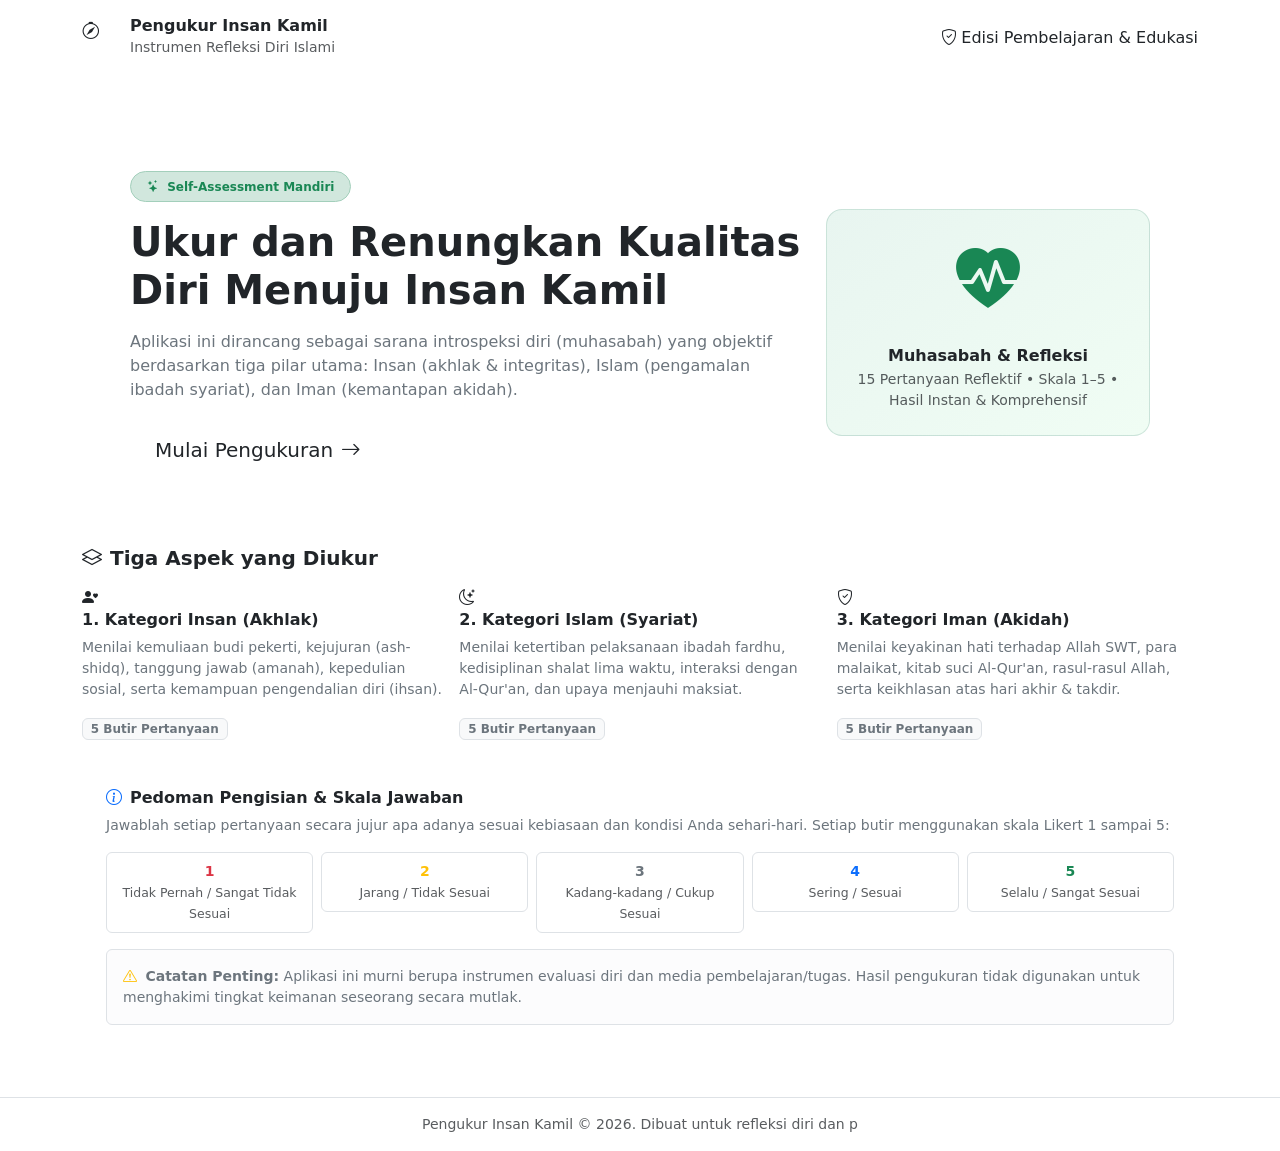
==== index.html @ c543af8e "Add files via upload Add index.html" ====
<!DOCTYPE html>
<html lang="id">
<head>
  <meta charset="UTF-8" />
  <meta name="viewport" content="width=device-width, initial-scale=1.0" />
  <title>Pengukur Insan Kamil - Evaluasi Diri Insan, Islam, & Iman</title>
  <meta name="description" content="Aplikasi evaluasi diri berbasis web untuk mengukur aspek Insan, Islam, dan Iman secara reflektif." />
  <meta property="og:title" content="Pengukur Insan Kamil - Evaluasi Diri Insan, Islam, & Iman" />
  <meta property="og:description" content="Aplikasi evaluasi diri berbasis web untuk mengukur aspek Insan, Islam, dan Iman secara reflektif." />
  <meta property="og:type" content="website" />

  <!-- Bootstrap 5 CSS via CDN -->
  <link href="https://cdn.jsdelivr.net/npm/bootstrap@5.3.3/dist/css/bootstrap.min.css" rel="stylesheet" />
  
  <!-- Bootstrap Icons via CDN -->
  <link rel="stylesheet" href="https://cdn.jsdelivr.net/npm/bootstrap-icons@1.11.3/font/bootstrap-icons.min.css" />
  
  <!-- Custom CSS -->
  <link rel="stylesheet" href="./css/style.css" />
</head>
<body>

  <!-- Navigation Bar -->
  <header class="app-navbar py-3 sticky-top">
    <div class="container d-flex align-items-center justify-content-between">
      <div class="d-flex align-items-center gap-2">
        <div class="feature-icon islam m-0" style="width: 40px; height: 40px; border-radius: 10px; font-size: 1.1rem;">
          <i class="bi bi-compass"></i>
        </div>
        <div>
          <h1 class="h6 mb-0 fw-bold text-dark">Pengukur Insan Kamil</h1>
          <span class="text-muted small">Instrumen Refleksi Diri Islami</span>
        </div>
      </div>
      <span class="brand-badge d-none d-sm-inline-flex align-items-center gap-1">
        <i class="bi bi-shield-check"></i> Edisi Pembelajaran & Edukasi
      </span>
    </div>
  </header>

  <!-- Main Container -->
  <main class="container my-4 my-md-5 flex-grow-1">

    <!-- ==========================================================
         HALAMAN 1: BERANDA (HOME VIEW)
         ========================================================== -->
    <section id="view-home">
      <!-- Hero Card -->
      <div class="app-card p-4 p-md-5 mb-4">
        <div class="row align-items-center g-4">
          <div class="col-lg-8">
            <span class="badge bg-success-subtle text-success border border-success-subtle px-3 py-2 rounded-pill fw-semibold mb-3">
              <i class="bi bi-stars me-1"></i> Self-Assessment Mandiri
            </span>
            <h2 class="display-6 fw-bold text-dark mb-3">
              Ukur dan Renungkan Kualitas Diri Menuju <span style="color: var(--primary-emerald);">Insan Kamil</span>
            </h2>
            <p class="text-secondary lead fs-6 mb-4">
              Aplikasi ini dirancang sebagai sarana introspeksi diri (muhasabah) yang objektif berdasarkan tiga pilar utama: <strong>Insan</strong> (akhlak & integritas), <strong>Islam</strong> (pengamalan ibadah syariat), dan <strong>Iman</strong> (kemantapan akidah).
            </p>
            <div class="d-flex flex-wrap gap-3">
              <button id="btn-start-quiz" class="btn btn-emerald btn-lg px-4 d-inline-flex align-items-center gap-2">
                <span>Mulai Pengukuran</span>
                <i class="bi bi-arrow-right"></i>
              </button>
            </div>
          </div>
          <div class="col-lg-4 d-none d-lg-block text-center">
            <div class="p-4 rounded-4" style="background: linear-gradient(145deg, #e8f5f0, #f0fdf4); border: 1px solid rgba(13, 104, 77, 0.15);">
              <i class="bi bi-heart-pulse-fill text-success" style="font-size: 4rem;"></i>
              <h3 class="h6 fw-bold mt-3 mb-1 text-dark">Muhasabah & Refleksi</h3>
              <p class="text-muted small mb-0">15 Pertanyaan Reflektif • Skala 1–5 • Hasil Instan & Komprehensif</p>
            </div>
          </div>
        </div>
      </div>

      <!-- 3 Pillars Overview Grid -->
      <h3 class="h5 fw-bold text-dark mb-3 d-flex align-items-center gap-2">
        <i class="bi bi-layers text-emerald"></i> Tiga Aspek yang Diukur
      </h3>
      <div class="row g-3 mb-4">
        <!-- Insan Card -->
        <div class="col-md-4">
          <div class="feature-box">
            <div class="feature-icon insan">
              <i class="bi bi-person-heart"></i>
            </div>
            <h4 class="h6 fw-bold text-dark mb-2">1. Kategori Insan (Akhlak)</h4>
            <p class="text-secondary small mb-3">
              Menilai kemuliaan budi pekerti, kejujuran (ash-shidq), tanggung jawab (amanah), kepedulian sosial, serta kemampuan pengendalian diri (ihsan).
            </p>
            <span class="badge bg-light text-secondary border">5 Butir Pertanyaan</span>
          </div>
        </div>

        <!-- Islam Card -->
        <div class="col-md-4">
          <div class="feature-box">
            <div class="feature-icon islam">
              <i class="bi bi-moon-stars"></i>
            </div>
            <h4 class="h6 fw-bold text-dark mb-2">2. Kategori Islam (Syariat)</h4>
            <p class="text-secondary small mb-3">
              Menilai ketertiban pelaksanaan ibadah fardhu, kedisiplinan shalat lima waktu, interaksi dengan Al-Qur'an, dan upaya menjauhi maksiat.
            </p>
            <span class="badge bg-light text-secondary border">5 Butir Pertanyaan</span>
          </div>
        </div>

        <!-- Iman Card -->
        <div class="col-md-4">
          <div class="feature-box">
            <div class="feature-icon iman">
              <i class="bi bi-shield-check"></i>
            </div>
            <h4 class="h6 fw-bold text-dark mb-2">3. Kategori Iman (Akidah)</h4>
            <p class="text-secondary small mb-3">
              Menilai keyakinan hati terhadap Allah SWT, para malaikat, kitab suci Al-Qur'an, rasul-rasul Allah, serta keikhlasan atas hari akhir & takdir.
            </p>
            <span class="badge bg-light text-secondary border">5 Butir Pertanyaan</span>
          </div>
        </div>
      </div>

      <!-- Information & Guidelines Box -->
      <div class="app-card p-4">
        <h4 class="h6 fw-bold text-dark mb-2 d-flex align-items-center gap-2">
          <i class="bi bi-info-circle text-primary"></i> Pedoman Pengisian & Skala Jawaban
        </h4>
        <p class="text-secondary small mb-3">
          Jawablah setiap pertanyaan secara jujur apa adanya sesuai kebiasaan dan kondisi Anda sehari-hari. Setiap butir menggunakan skala Likert 1 sampai 5:
        </p>
        <div class="row row-cols-2 row-cols-sm-3 row-cols-md-5 g-2 text-center small mb-3">
          <div class="col">
            <div class="p-2 border rounded bg-white">
              <span class="fw-bold text-danger d-block">1</span>
              <span class="text-muted" style="font-size: 0.78rem;">Tidak Pernah / Sangat Tidak Sesuai</span>
            </div>
          </div>
          <div class="col">
            <div class="p-2 border rounded bg-white">
              <span class="fw-bold text-warning d-block">2</span>
              <span class="text-muted" style="font-size: 0.78rem;">Jarang / Tidak Sesuai</span>
            </div>
          </div>
          <div class="col">
            <div class="p-2 border rounded bg-white">
              <span class="fw-bold text-secondary d-block">3</span>
              <span class="text-muted" style="font-size: 0.78rem;">Kadang-kadang / Cukup Sesuai</span>
            </div>
          </div>
          <div class="col">
            <div class="p-2 border rounded bg-white">
              <span class="fw-bold text-primary d-block">4</span>
              <span class="text-muted" style="font-size: 0.78rem;">Sering / Sesuai</span>
            </div>
          </div>
          <div class="col">
            <div class="p-2 border rounded bg-white">
              <span class="fw-bold text-success d-block">5</span>
              <span class="text-muted" style="font-size: 0.78rem;">Selalu / Sangat Sesuai</span>
            </div>
          </div>
        </div>
        <div class="alert alert-light border mb-0 small text-secondary">
          <i class="bi bi-exclamation-triangle me-1 text-warning"></i>
          <strong>Catatan Penting:</strong> Aplikasi ini murni berupa instrumen evaluasi diri dan media pembelajaran/tugas. Hasil pengukuran tidak digunakan untuk menghakimi tingkat keimanan seseorang secara mutlak.
        </div>
      </div>
    </section>

    <!-- ==========================================================
         HALAMAN 2: PERTANYAAN (QUIZ VIEW)
         ========================================================== -->
    <section id="view-quiz" class="d-none">
      <div class="row justify-content-center">
        <div class="col-lg-8">
          
          <!-- Top Progress Tracker -->
          <div class="d-flex justify-content-between align-items-center mb-2">
            <span id="quiz-progress-text" class="fw-semibold text-secondary small">
              Pertanyaan 1 dari 15
            </span>
            <span id="quiz-category-badge" class="category-pill insan">
              <i class="bi bi-person-heart"></i> Kategori Insan
            </span>
          </div>

          <div class="progress-container mb-4">
            <div id="quiz-progress-fill" class="progress-bar-fill" style="width: 7%;"></div>
          </div>

          <!-- Question Card -->
          <div class="app-card p-4 p-md-5 mb-3">
            <span id="quiz-aspect-label" class="badge bg-light text-muted border mb-3">
              Aspek: Akhlak
            </span>
            
            <h3 id="quiz-question-text" class="question-text mb-4">
              Memuat pertanyaan...
            </h3>

            <!-- Alert validasi jika belum dijawab -->
            <div id="validation-alert" class="alert alert-danger d-none py-2 px-3 small mb-3" role="alert">
              <i class="bi bi-exclamation-circle me-1"></i> Mohon pilih salah satu jawaban terlebih dahulu.
            </div>

            <!-- Likert Options 1-5 Container -->
            <div id="quiz-options-container" class="likert-options mb-4">
              <!-- Dirender otomatis oleh JavaScript -->
            </div>

            <!-- Navigation Buttons -->
            <div class="d-flex justify-content-between align-items-center pt-3 border-top">
              <button id="btn-prev" type="button" class="btn btn-outline-secondary d-inline-flex align-items-center gap-1">
                <i class="bi bi-arrow-left"></i>
                <span>Sebelumnya</span>
              </button>

              <button id="btn-next" type="button" class="btn btn-emerald px-4 d-inline-flex align-items-center gap-1">
                <span>Selanjutnya</span>
                <i class="bi bi-arrow-right"></i>
              </button>
            </div>
          </div>

          <!-- Question Jump Navigator Grid -->
          <div class="app-card p-3 text-center">
            <span class="small text-muted d-block mb-2">Navigasi Nomor Soal:</span>
            <div id="question-nav-chips" class="question-nav-grid">
              <!-- Dirender otomatis oleh JavaScript -->
            </div>
          </div>

        </div>
      </div>
    </section>

    <!-- ==========================================================
         HALAMAN 3: HASIL PENGUKURAN (RESULT VIEW)
         ========================================================== -->
    <section id="view-result" class="d-none">
      <div class="row justify-content-center">
        <div class="col-lg-9">

          <!-- Header / Hero Score Card -->
          <div class="score-hero-card mb-4">
            <span class="text-uppercase tracking-wider small fw-semibold text-white-50">
              Hasil Evaluasi Mandiri
            </span>
            <h2 class="h3 fw-bold mt-1 mb-2">Pengukur Insan Kamil</h2>
            
            <div class="my-3">
              <div class="score-number" id="res-total-score">0</div>
              <div class="text-white-50 small">dari total maksimal 75 poin</div>
              <div class="fs-4 fw-bold mt-2" id="res-percentage">0%</div>
            </div>

            <div>
              <div id="res-level-badge" class="level-badge">
                Memuat kategori...
              </div>
            </div>
          </div>

          <!-- 3 Categories Breakdown Cards -->
          <div class="row g-3 mb-4">
            <!-- Insan Card -->
            <div class="col-md-4">
              <div class="cat-result-card">
                <div class="cat-result-header">
                  <span class="category-pill insan small py-1 px-2">
                    <i class="bi bi-person-heart"></i> Insan
                  </span>
                  <span class="cat-score-pill text-dark" id="res-score-insan">0/25</span>
                </div>
                <div class="text-muted small mb-2">Dimensi Akhlak & Integritas</div>
                <div class="progress" style="height: 8px;">
                  <div id="chart-fill-insan-mini" class="progress-bar bg-info" style="width: 0%;"></div>
                </div>
              </div>
            </div>

            <!-- Islam Card -->
            <div class="col-md-4">
              <div class="cat-result-card">
                <div class="cat-result-header">
                  <span class="category-pill islam small py-1 px-2">
                    <i class="bi bi-moon-stars"></i> Islam
                  </span>
                  <span class="cat-score-pill text-dark" id="res-score-islam">0/25</span>
                </div>
                <div class="text-muted small mb-2">Dimensi Syariat & Ibadah</div>
                <div class="progress" style="height: 8px;">
                  <div id="chart-fill-islam-mini" class="progress-bar bg-success" style="width: 0%;"></div>
                </div>
              </div>
            </div>

            <!-- Iman Card -->
            <div class="col-md-4">
              <div class="cat-result-card">
                <div class="cat-result-header">
                  <span class="category-pill iman small py-1 px-2">
                    <i class="bi bi-shield-check"></i> Iman
                  </span>
                  <span class="cat-score-pill text-dark" id="res-score-iman">0/25</span>
                </div>
                <div class="text-muted small mb-2">Dimensi Akidah & Keyakinan</div>
                <div class="progress" style="height: 8px;">
                  <div id="chart-fill-iman-mini" class="progress-bar bg-warning" style="width: 0%;"></div>
                </div>
              </div>
            </div>
          </div>

          <!-- Visual Bar Chart: Perbandingan Tiga Kategori -->
          <div class="app-card p-4 mb-4">
            <h3 class="h6 fw-bold text-dark mb-3 d-flex align-items-center gap-2">
              <i class="bi bi-bar-chart-line text-emerald"></i> Diagram Perbandingan Tiga Aspek
            </h3>
            
            <div class="chart-container">
              <!-- Insan Bar -->
              <div class="chart-bar-group">
                <div class="chart-label-row">
                  <span class="text-dark"><i class="bi bi-person-heart text-info me-1"></i> Kategori Insan</span>
                  <span id="chart-val-insan" class="text-muted font-monospace">0/25 (0%)</span>
                </div>
                <div class="chart-track">
                  <div id="chart-fill-insan" class="chart-fill insan" style="width: 0%;"></div>
                </div>
              </div>

              <!-- Islam Bar -->
              <div class="chart-bar-group">
                <div class="chart-label-row">
                  <span class="text-dark"><i class="bi bi-moon-stars text-success me-1"></i> Kategori Islam</span>
                  <span id="chart-val-islam" class="text-muted font-monospace">0/25 (0%)</span>
                </div>
                <div class="chart-track">
                  <div id="chart-fill-islam" class="chart-fill islam" style="width: 0%;"></div>
                </div>
              </div>

              <!-- Iman Bar -->
              <div class="chart-bar-group">
                <div class="chart-label-row">
                  <span class="text-dark"><i class="bi bi-shield-check text-warning me-1"></i> Kategori Iman</span>
                  <span id="chart-val-iman" class="text-muted font-monospace">0/25 (0%)</span>
                </div>
                <div class="chart-track">
                  <div id="chart-fill-iman" class="chart-fill iman" style="width: 0%;"></div>
                </div>
              </div>
            </div>

            <div class="small text-muted mt-2 text-center">
              Skala per kategori berkisar antara 5 (minimum) sampai 25 (maksimum).
            </div>
          </div>

          <!-- Interpretasi & Rekomendasi Refleksi -->
          <div class="app-card p-4 mb-4">
            <h3 class="h6 fw-bold text-dark mb-2 d-flex align-items-center gap-2">
              <i class="bi bi-lightbulb text-warning"></i> Interpretasi & Rekomendasi Refleksi
            </h3>
            <p id="res-description" class="text-secondary small mb-3">
              Memuat deskripsi hasil...
            </p>
            <div class="p-3 bg-light rounded-3 border">
              <strong class="d-block small text-dark mb-1">
                <i class="bi bi-compass text-emerald me-1"></i> Langkah Muhasabah yang Dianjurkan:
              </strong>
              <p id="res-tips" class="text-muted small mb-0">
                Memuat tips...
              </p>
            </div>
          </div>

          <!-- Review Seluruh Jawaban (Accordion) -->
          <div class="app-card p-4 mb-4">
            <div class="accordion accordion-flush" id="reviewAccordion">
              <div class="accordion-item">
                <h2 class="accordion-header" id="flush-headingReview">
                  <button class="accordion-button collapsed px-0 fw-semibold text-dark" type="button" data-bs-toggle="collapse" data-bs-target="#flush-collapseReview" aria-expanded="false" aria-controls="flush-collapseReview">
                    <i class="bi bi-list-check text-emerald me-2"></i> Lihat Rincian Jawaban 15 Pertanyaan
                  </button>
                </h2>
                <div id="flush-collapseReview" class="accordion-collapse collapse" aria-labelledby="flush-headingReview" data-bs-parent="#reviewAccordion">
                  <div id="review-list-container" class="accordion-body px-0 pt-3">
                    <!-- Dirender otomatis oleh JavaScript -->
                  </div>
                </div>
              </div>
            </div>
          </div>

          <!-- Bottom Action Buttons -->
          <div class="d-flex flex-wrap gap-2 justify-content-center no-print">
            <button id="btn-restart-quiz" type="button" class="btn btn-emerald d-inline-flex align-items-center gap-2">
              <i class="bi bi-arrow-repeat"></i>
              <span>Ulangi Pengukuran</span>
            </button>
            <button id="btn-back-home" type="button" class="btn btn-outline-secondary d-inline-flex align-items-center gap-2">
              <i class="bi bi-house"></i>
              <span>Kembali ke Beranda</span>
            </button>
            <button id="btn-print-result" type="button" class="btn btn-outline-dark d-inline-flex align-items-center gap-2">
              <i class="bi bi-printer"></i>
              <span>Cetak / Simpan Hasil</span>
            </button>
          </div>

          <!-- Disclaimer Note -->
          <div class="text-center text-muted small mt-4">
            <em>Pengukur Insan Kamil • Instrumen Evaluasi Diri untuk Keperluan Edukasi & Tugas Akademik</em>
          </div>

        </div>
      </div>
    </section>

  </main>

  <!-- Footer -->
  <footer class="py-3 text-center text-muted small border-top bg-white no-print">
    <div class="container">
      Pengukur Insan Kamil &copy; 2026. Dibuat untuk refleksi diri dan p
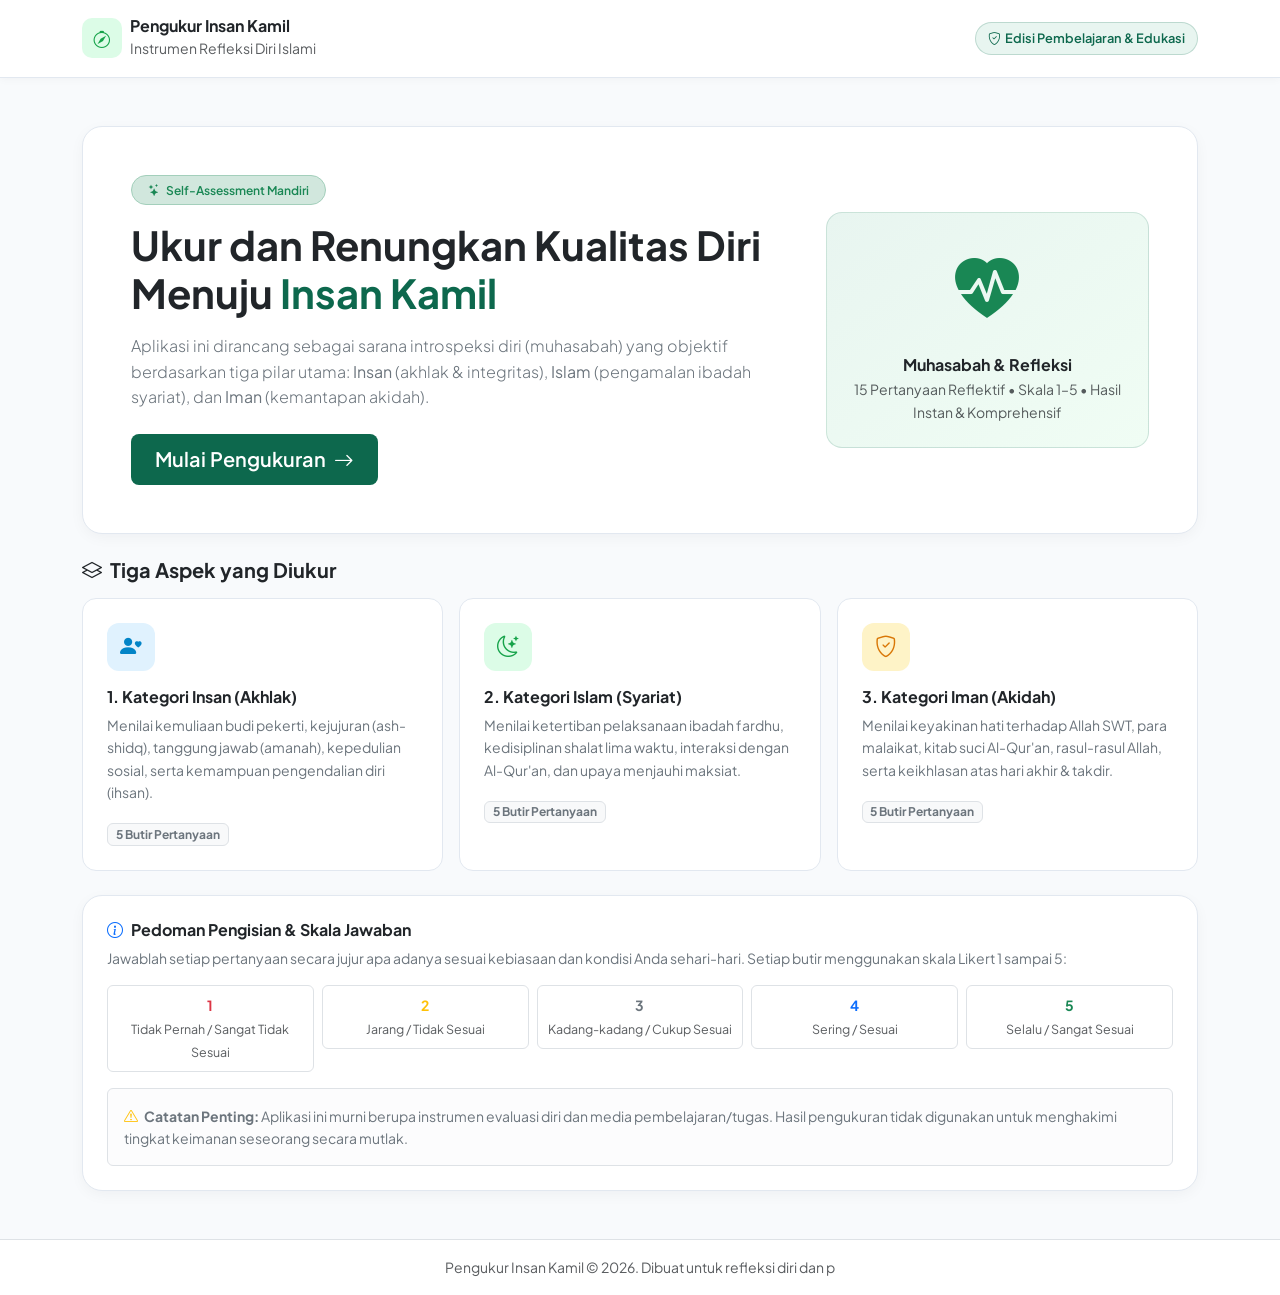
==== commit 64f9fc76: "Update CSS link to use relative path" ====
--- a/index.html
+++ b/index.html
@@ -16,7 +16,7 @@
   <link rel="stylesheet" href="https://cdn.jsdelivr.net/npm/bootstrap-icons@1.11.3/font/bootstrap-icons.min.css" />
   
   <!-- Custom CSS -->
-  <link rel="stylesheet" href="./css/style.css" />
+  <link rel="stylesheet" href="style.css" />
 </head>
 <body>
 
@@ -427,4 +427,4 @@
   <!-- Footer -->
   <footer class="py-3 text-center text-muted small border-top bg-white no-print">
     <div class="container">
-      Pengukur Insan Kamil &copy; 2026. Dibuat untuk refleksi diri dan p+      Pengukur Insan Kamil &copy; 2026. Dibuat untuk refleksi diri dan p
--- a/style.css
+++ b/style.css
@@ -0,0 +1,452 @@
+/* ==========================================================================
+   Pengukur Insan Kamil - Stylesheet
+   Gaya tampilan modern, bersih, islami, dan responsif.
+   ========================================================================== */
+
+/* Import Google Font */
+@import url('https://fonts.googleapis.com/css2?family=Plus+Jakarta+Sans:wght@400;500;600;700;800&display=swap');
+
+:root {
+  --primary-emerald: #0d684d;
+  --primary-emerald-hover: #094d39;
+  --primary-light: #e8f5f0;
+  --primary-accent: #10b981;
+  --accent-gold: #d97706;
+  --accent-gold-light: #fef3c7;
+  --text-main: #0f172a;
+  --text-muted: #64748b;
+  --bg-page: #f8fafc;
+  --bg-card: #ffffff;
+  --border-color: #e2e8f0;
+  --border-radius-sm: 8px;
+  --border-radius-md: 14px;
+  --border-radius-lg: 20px;
+  --shadow-subtle: 0 4px 16px -2px rgba(15, 23, 42, 0.05);
+  --shadow-hover: 0 10px 25px -4px rgba(13, 104, 77, 0.12);
+}
+
+body {
+  font-family: 'Plus Jakarta Sans', system-ui, -apple-system, sans-serif;
+  background-color: var(--bg-page);
+  color: var(--text-main);
+  min-height: 100vh;
+  display: flex;
+  flex-direction: column;
+  line-height: 1.6;
+}
+
+/* Header & Navbar */
+.app-navbar {
+  background: #ffffff;
+  border-bottom: 1px solid var(--border-color);
+  box-shadow: 0 2px 8px rgba(0, 0, 0, 0.03);
+}
+
+.brand-badge {
+  background: var(--primary-light);
+  color: var(--primary-emerald);
+  font-weight: 600;
+  font-size: 0.8rem;
+  padding: 0.35rem 0.75rem;
+  border-radius: 9999px;
+  border: 1px solid rgba(13, 104, 77, 0.2);
+}
+
+/* Base Card Style */
+.app-card {
+  background-color: var(--bg-card);
+  border: 1px solid var(--border-color);
+  border-radius: var(--border-radius-lg);
+  box-shadow: var(--shadow-subtle);
+  transition: transform 0.2s ease, box-shadow 0.2s ease;
+}
+
+/* Button Customization */
+.btn-emerald {
+  background-color: var(--primary-emerald);
+  color: #ffffff;
+  border: none;
+  font-weight: 600;
+  padding: 0.65rem 1.5rem;
+  border-radius: var(--border-radius-sm);
+  transition: all 0.2s ease;
+}
+
+.btn-emerald:hover, .btn-emerald:focus {
+  background-color: var(--primary-emerald-hover);
+  color: #ffffff;
+  box-shadow: 0 4px 12px rgba(13, 104, 77, 0.25);
+}
+
+.btn-outline-emerald {
+  border: 1.5px solid var(--primary-emerald);
+  color: var(--primary-emerald);
+  background-color: transparent;
+  font-weight: 600;
+  padding: 0.65rem 1.5rem;
+  border-radius: var(--border-radius-sm);
+  transition: all 0.2s ease;
+}
+
+.btn-outline-emerald:hover {
+  background-color: var(--primary-light);
+  color: var(--primary-emerald);
+  border-color: var(--primary-emerald);
+}
+
+/* Feature Cards on Home Page */
+.feature-box {
+  background-color: #ffffff;
+  border: 1px solid var(--border-color);
+  border-radius: var(--border-radius-md);
+  padding: 1.5rem;
+  height: 100%;
+  transition: all 0.25s ease;
+}
+
+.feature-box:hover {
+  transform: translateY(-3px);
+  box-shadow: var(--shadow-hover);
+  border-color: var(--primary-accent);
+}
+
+.feature-icon {
+  width: 48px;
+  height: 48px;
+  border-radius: 12px;
+  display: flex;
+  align-items: center;
+  justify-content: center;
+  font-size: 1.35rem;
+  margin-bottom: 1rem;
+}
+
+.feature-icon.insan {
+  background-color: #e0f2fe;
+  color: #0284c7;
+}
+
+.feature-icon.islam {
+  background-color: #dcfce7;
+  color: #16a34a;
+}
+
+.feature-icon.iman {
+  background-color: #fef3c7;
+  color: #d97706;
+}
+
+/* Progress Bar */
+.progress-container {
+  height: 8px;
+  background-color: #e2e8f0;
+  border-radius: 999px;
+  overflow: hidden;
+}
+
+.progress-bar-fill {
+  height: 100%;
+  background: linear-gradient(90deg, #10b981 0%, #0d684d 100%);
+  transition: width 0.3s cubic-bezier(0.4, 0, 0.2, 1);
+}
+
+/* Question Section */
+.category-pill {
+  display: inline-flex;
+  align-items: center;
+  gap: 0.5rem;
+  padding: 0.35rem 0.85rem;
+  border-radius: 999px;
+  font-size: 0.85rem;
+  font-weight: 700;
+  letter-spacing: 0.025em;
+  text-transform: uppercase;
+}
+
+.category-pill.insan {
+  background-color: #e0f2fe;
+  color: #0369a1;
+}
+
+.category-pill.islam {
+  background-color: #dcfce7;
+  color: #15803d;
+}
+
+.category-pill.iman {
+  background-color: #fef3c7;
+  color: #b45309;
+}
+
+.question-text {
+  font-size: 1.25rem;
+  font-weight: 600;
+  color: var(--text-main);
+  line-height: 1.5;
+}
+
+/* Likert Scale Option Cards */
+.likert-options {
+  display: flex;
+  flex-direction: column;
+  gap: 0.75rem;
+}
+
+.option-item {
+  display: flex;
+  align-items: center;
+  padding: 1rem 1.25rem;
+  border: 1.5px solid var(--border-color);
+  border-radius: var(--border-radius-md);
+  background-color: #ffffff;
+  cursor: pointer;
+  transition: all 0.2s ease;
+  user-select: none;
+}
+
+.option-item:hover {
+  background-color: #f8fafc;
+  border-color: #94a3b8;
+  transform: translateX(4px);
+}
+
+.option-item.selected {
+  border-color: var(--primary-emerald);
+  background-color: var(--primary-light);
+  box-shadow: 0 2px 10px rgba(13, 104, 77, 0.1);
+}
+
+.option-circle {
+  width: 32px;
+  height: 32px;
+  border-radius: 50%;
+  border: 2px solid #cbd5e1;
+  display: flex;
+  align-items: center;
+  justify-content: center;
+  font-weight: 700;
+  font-size: 0.875rem;
+  color: var(--text-muted);
+  margin-right: 1rem;
+  flex-shrink: 0;
+  transition: all 0.2s ease;
+  background-color: #ffffff;
+}
+
+.option-item.selected .option-circle {
+  border-color: var(--primary-emerald);
+  background-color: var(--primary-emerald);
+  color: #ffffff;
+}
+
+.option-label {
+  font-size: 1rem;
+  font-weight: 500;
+  color: var(--text-main);
+}
+
+.option-item.selected .option-label {
+  font-weight: 600;
+  color: var(--primary-emerald);
+}
+
+/* Question Navigator Chips */
+.question-nav-grid {
+  display: flex;
+  flex-wrap: wrap;
+  gap: 0.45rem;
+  justify-content: center;
+}
+
+.nav-chip {
+  width: 34px;
+  height: 34px;
+  border-radius: 8px;
+  border: 1px solid var(--border-color);
+  background: #ffffff;
+  color: var(--text-muted);
+  font-size: 0.8rem;
+  font-weight: 600;
+  display: flex;
+  align-items: center;
+  justify-content: center;
+  cursor: pointer;
+  transition: all 0.15s ease;
+}
+
+.nav-chip:hover {
+  border-color: var(--primary-emerald);
+  color: var(--primary-emerald);
+}
+
+.nav-chip.current {
+  border-color: var(--primary-emerald);
+  background-color: var(--primary-emerald);
+  color: #ffffff;
+}
+
+.nav-chip.answered:not(.current) {
+  background-color: #ecfdf5;
+  border-color: #a7f3d0;
+  color: #065f46;
+}
+
+/* Results Screen */
+.score-hero-card {
+  background: linear-gradient(135deg, #0d684d 0%, #064e3b 100%);
+  color: #ffffff;
+  border-radius: var(--border-radius-lg);
+  padding: 2.25rem 1.5rem;
+  text-align: center;
+  position: relative;
+  overflow: hidden;
+}
+
+.score-hero-card::before {
+  content: "";
+  position: absolute;
+  top: -50px;
+  right: -50px;
+  width: 180px;
+  height: 180px;
+  border-radius: 50%;
+  background: rgba(255, 255, 255, 0.06);
+  pointer-events: none;
+}
+
+.score-hero-card::after {
+  content: "";
+  position: absolute;
+  bottom: -40px;
+  left: -40px;
+  width: 150px;
+  height: 150px;
+  border-radius: 50%;
+  background: rgba(255, 255, 255, 0.04);
+  pointer-events: none;
+}
+
+.level-badge {
+  display: inline-block;
+  font-size: 1.1rem;
+  font-weight: 700;
+  padding: 0.5rem 1.25rem;
+  border-radius: 999px;
+  background: rgba(255, 255, 255, 0.2);
+  backdrop-filter: blur(4px);
+  border: 1px solid rgba(255, 255, 255, 0.3);
+  margin-top: 0.75rem;
+}
+
+.score-number {
+  font-size: 3.5rem;
+  font-weight: 800;
+  line-height: 1;
+  letter-spacing: -0.02em;
+}
+
+/* Category Result Cards */
+.cat-result-card {
+  background: #ffffff;
+  border: 1px solid var(--border-color);
+  border-radius: var(--border-radius-md);
+  padding: 1.25rem;
+  height: 100%;
+  box-shadow: var(--shadow-subtle);
+}
+
+.cat-result-header {
+  display: flex;
+  align-items: center;
+  justify-content: space-between;
+  margin-bottom: 0.75rem;
+}
+
+.cat-score-pill {
+  font-weight: 700;
+  font-size: 1.1rem;
+}
+
+/* Custom CSS Chart for 3 Categories */
+.chart-container {
+  padding: 1.5rem 1rem;
+  background: #f8fafc;
+  border-radius: var(--border-radius-md);
+  border: 1px solid var(--border-color);
+}
+
+.chart-bar-group {
+  margin-bottom: 1.25rem;
+}
+
+.chart-bar-group:last-child {
+  margin-bottom: 0;
+}
+
+.chart-label-row {
+  display: flex;
+  justify-content: space-between;
+  margin-bottom: 0.35rem;
+  font-size: 0.9rem;
+  font-weight: 600;
+}
+
+.chart-track {
+  height: 16px;
+  background-color: #e2e8f0;
+  border-radius: 999px;
+  overflow: hidden;
+}
+
+.chart-fill {
+  height: 100%;
+  border-radius: 999px;
+  transition: width 0.8s cubic-bezier(0.4, 0, 0.2, 1);
+}
+
+.chart-fill.insan {
+  background: linear-gradient(90deg, #38bdf8, #0284c7);
+}
+
+.chart-fill.islam {
+  background: linear-gradient(90deg, #4ade80, #16a34a);
+}
+
+.chart-fill.iman {
+  background: linear-gradient(90deg, #fbbf24, #d97706);
+}
+
+/* Review Accordion */
+.accordion-button:not(.collapsed) {
+  color: var(--primary-emerald);
+  background-color: var(--primary-light);
+  box-shadow: none;
+}
+
+.accordion-button:focus {
+  border-color: var(--primary-accent);
+  box-shadow: 0 0 0 0.25rem rgba(13, 104, 77, 0.15);
+}
+
+/* Print Styles */
+@media print {
+  body {
+    background: #ffffff !important;
+  }
+  .app-navbar, .no-print, .btn, .card-footer {
+    display: none !important;
+  }
+  .app-card, .score-hero-card {
+    box-shadow: none !important;
+    border: 1px solid #ccc !important;
+  }
+  .score-hero-card {
+    background: #0d684d !important;
+    -webkit-print-color-adjust: exact;
+    print-color-adjust: exact;
+  }
+  .chart-fill {
+    -webkit-print-color-adjust: exact;
+    print-color-adjust: exact;
+  }
+}
